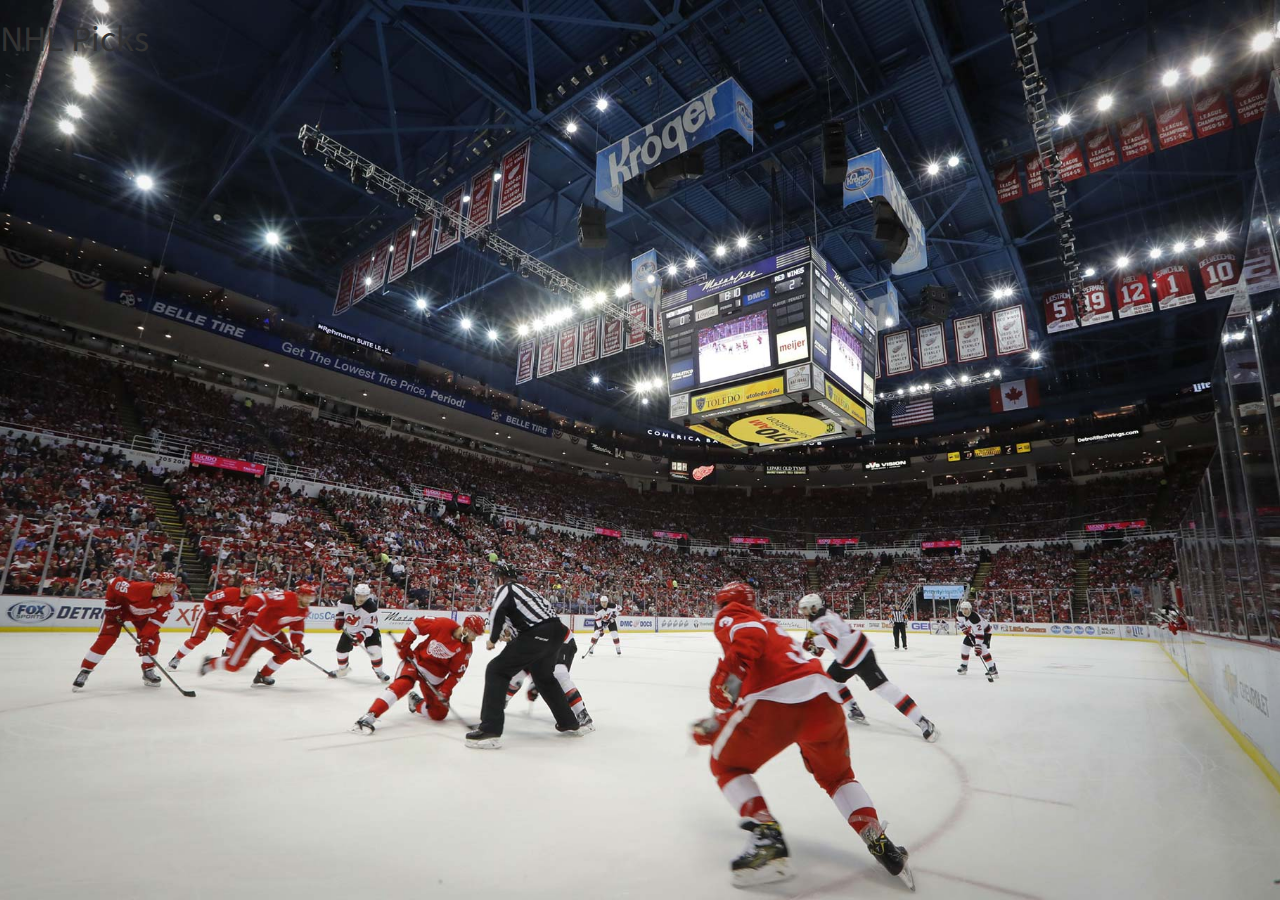
==== picks.html @ b3598f88 "Added picks.html" ====
<!DOCTYPE html>
<html lang="en">
<head>
    <meta charset="utf-8">
    <title>NHL Picks 2017/2018</title>
    <link rel="stylesheet" href="bootstrap.min.css"/>
    <link rel="stylesheet" href="nhl.css">
    <script src="https://code.jquery.com/jquery-3.2.1.min.js" integrity="sha256-hwg4gsxgFZhOsEEamdOYGBf13FyQuiTwlAQgxVSNgt4=" crossorigin="anonymous"></script>
    <script src="https://maxcdn.bootstrapcdn.com/bootstrap/3.3.7/js/bootstrap.min.js"></script>
</head>
<body>
    <h1>NHL Picks</h1>
</body>
</html>
---- nhl.css ----
html {
  background: url(background.jpg) no-repeat center center fixed;
  -webkit-background-size: cover;
  -moz-background-size: cover;
  -o-background-size: cover;
  background-size: cover;
}

body {
    background: none;
}

:focus {
  outline-color: transparent;
  outline-style: none;
}

textarea, input, button { outline: none; }

#content {
    text-align: center;
    margin-top: 40px;
    margin-bottom: 40px;
}

.conference {
    display: inline-block;
}

.conference-header {
    color: #ffffff;
    font-size: 25px;
}

#done-button-panel {
    margin-top: 10px;
}

#resubmit-label {
    display: inline;
    padding: .4em .6em .5em;
    font-size: 75%;
    font-weight: bold;
    line-height: 1;
    color: #ffffff;
    text-align: center;
    white-space: nowrap;
    vertical-align: baseline;
    border-radius: .25em;
    background-color: rgba(0, 0, 0, 0.3);
    font-weight: normal;
}

#resubmit-div {
    margin-top: 10px;
}

.ghost {
    opacity: 0.0;
}

.list-group {
    cursor: default;
    background-color: none;
    box-shadow: 0px 0px 20px rgba(0, 0, 0, 0.5);
}

.list-group .sprite-nhl span {
    display: inline-block;
    padding-top: 2px;
    margin-left: 30px;
    height: 25px;
}

.list-group-item {
    padding: 6px 30px 6px 10px;
    text-align: left;
    width: 250px;
    background-image: url("handle.png");
    background-size: 16px 10px;
    background-repeat: no-repeat;
    background-position: 216px 13px
}

.conference-list {
    margin: 10px;
    width: 250px;
    display: inline-block;
    vertical-align: top;
}

.sprite-nhl {
    background-image: url("teams-nhl-25.png");
    background-size: 25px;
    background-repeat: no-repeat;
    position: relative;
}

.sprite-bos {
    background-position: 0 0px
}

.sprite-buf {
    background-position: 0 -50px
}

.sprite-cgy {
    background-position: 0 -100px
}

.sprite-chi {
    background-position: 0 -150px
}

.sprite-det {
    background-position: 0 -200px
}

.sprite-edm {
    background-position: 0 -250px
}

.sprite-car {
    background-position: 0 -300px
}

.sprite-lak {
    background-position: 0 -350px
}

.sprite-dal {
    background-position: 0 -400px
}

.sprite-mtl {
    background-position: 0 -450px
}

.sprite-njd {
    background-position: 0 -500px
}

.sprite-nyi {
    background-position: 0 -550px
}

.sprite-nyr {
    background-position: 0 -600px
}

.sprite-ott {
    background-position: 0 -650px
}

.sprite-phi {
    background-position: 0 -700px
}

.sprite-pit {
    background-position: 0 -750px
}

.sprite-col {
    background-position: 0 -800px
}

.sprite-sjs {
    background-position: 0 -850px
}

.sprite-stl {
    background-position: 0 -900px
}

.sprite-tbl {
    background-position: 0 -950px
}

.sprite-tor {
    background-position: 0 -1000px
}

.sprite-van {
    background-position: 0 -1050px
}

.sprite-wsh {
    background-position: 0 -1100px
}

.sprite-ari {
    background-position: 0 -1150px
}

.sprite-ana {
    background-position: 0 -1200px
}

.sprite-fla {
    background-position: 0 -1250px
}

.sprite-nsh {
    background-position: 0 -1300px
}

.sprite-wpg {
    background-position: 0 -1350px
}

.sprite-cbj {
    background-position: 0 -1400px
}

.sprite-min {
    background-position: 0 -1450px
}

.sprite-vgk {
    background-position: 0 -1500px
}
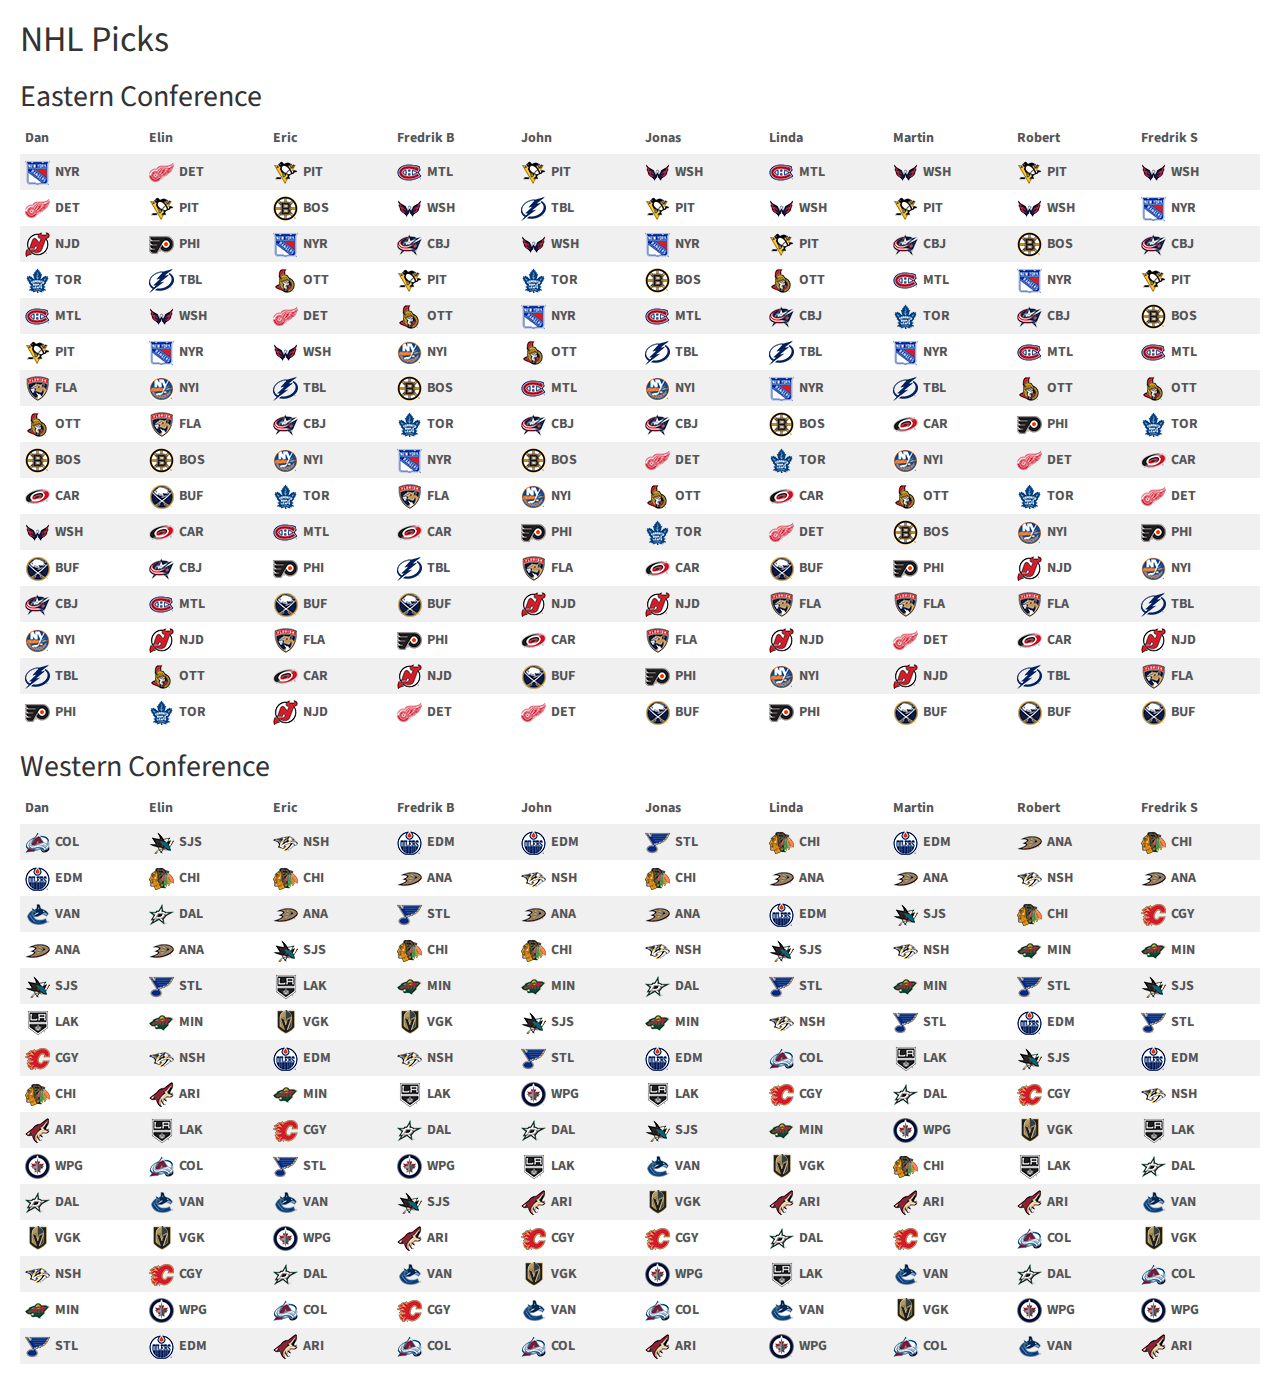
==== commit 42606d24: "Added tables" ====
--- a/picks.html
+++ b/picks.html
@@ -4,11 +4,37 @@
     <meta charset="utf-8">
     <title>NHL Picks 2017/2018</title>
     <link rel="stylesheet" href="bootstrap.min.css"/>
-    <link rel="stylesheet" href="nhl.css">
+    <link rel="stylesheet" href="picks.css">
     <script src="https://code.jquery.com/jquery-3.2.1.min.js" integrity="sha256-hwg4gsxgFZhOsEEamdOYGBf13FyQuiTwlAQgxVSNgt4=" crossorigin="anonymous"></script>
     <script src="https://maxcdn.bootstrapcdn.com/bootstrap/3.3.7/js/bootstrap.min.js"></script>
+    <script src="picks.js"></script>
 </head>
 <body>
     <h1>NHL Picks</h1>
+
+    <h2>Eastern Conference</h2>
+    <table class="table table-striped table-hover table-condensed">
+        <thead>
+            <tr id="eastern-table-header">
+            </tr>
+        </thead>
+        <tbody id="eastern-table-body">
+        </tbody>
+    </table>
+
+    <h2>Western Conference</h2>
+    <table class="table table-striped table-hover table-condensed">
+        <thead>
+            <tr id="western-table-header">
+            </tr>
+        </thead>
+        <tbody id="western-table-body">
+        </tbody>
+    </table>
+
+    <script>
+        generateEasternTable();
+        generateWesternTable();
+    </script>
 </body>
 </html>
--- a/picks.css
+++ b/picks.css
@@ -0,0 +1,142 @@
+body {
+    margin: 20px
+}
+
+.sprite-nhl span {
+    display: inline-block;
+    padding-top: 2px;
+    margin-left: 30px;
+    height: 25px;
+    font-weight: bold;
+}
+
+.sprite-nhl {
+    background-image: url("teams-nhl-25.png");
+    background-size: 25px;
+    background-repeat: no-repeat;
+    position: relative;
+}
+
+.sprite-bos {
+    background-position: 0 0px
+}
+
+.sprite-buf {
+    background-position: 0 -50px
+}
+
+.sprite-cgy {
+    background-position: 0 -100px
+}
+
+.sprite-chi {
+    background-position: 0 -150px
+}
+
+.sprite-det {
+    background-position: 0 -200px
+}
+
+.sprite-edm {
+    background-position: 0 -250px
+}
+
+.sprite-car {
+    background-position: 0 -300px
+}
+
+.sprite-lak {
+    background-position: 0 -350px
+}
+
+.sprite-dal {
+    background-position: 0 -400px
+}
+
+.sprite-mtl {
+    background-position: 0 -450px
+}
+
+.sprite-njd {
+    background-position: 0 -500px
+}
+
+.sprite-nyi {
+    background-position: 0 -550px
+}
+
+.sprite-nyr {
+    background-position: 0 -600px
+}
+
+.sprite-ott {
+    background-position: 0 -650px
+}
+
+.sprite-phi {
+    background-position: 0 -700px
+}
+
+.sprite-pit {
+    background-position: 0 -750px
+}
+
+.sprite-col {
+    background-position: 0 -800px
+}
+
+.sprite-sjs {
+    background-position: 0 -850px
+}
+
+.sprite-stl {
+    background-position: 0 -900px
+}
+
+.sprite-tbl {
+    background-position: 0 -950px
+}
+
+.sprite-tor {
+    background-position: 0 -1000px
+}
+
+.sprite-van {
+    background-position: 0 -1050px
+}
+
+.sprite-wsh {
+    background-position: 0 -1100px
+}
+
+.sprite-ari {
+    background-position: 0 -1150px
+}
+
+.sprite-ana {
+    background-position: 0 -1200px
+}
+
+.sprite-fla {
+    background-position: 0 -1250px
+}
+
+.sprite-nsh {
+    background-position: 0 -1300px
+}
+
+.sprite-wpg {
+    background-position: 0 -1350px
+}
+
+.sprite-cbj {
+    background-position: 0 -1400px
+}
+
+.sprite-min {
+    background-position: 0 -1450px
+}
+
+.sprite-vgk {
+    background-position: 0 -1500px
+}
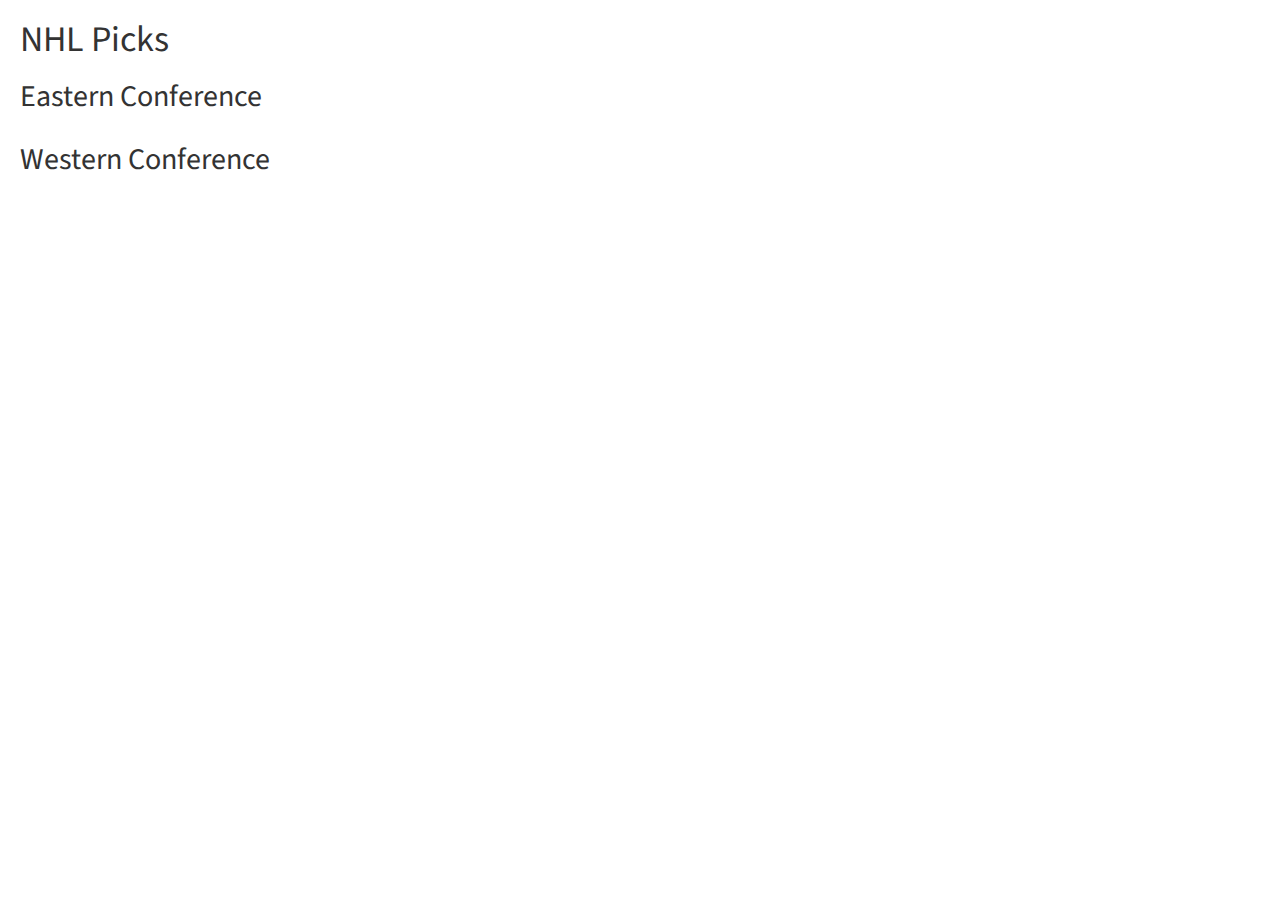
==== commit 962d546f: "Added NHL column." ====
--- a/picks.html
+++ b/picks.html
@@ -33,8 +33,7 @@
     </table>
 
     <script>
-        generateEasternTable();
-        generateWesternTable();
+        fetchStandings();
     </script>
 </body>
 </html>
